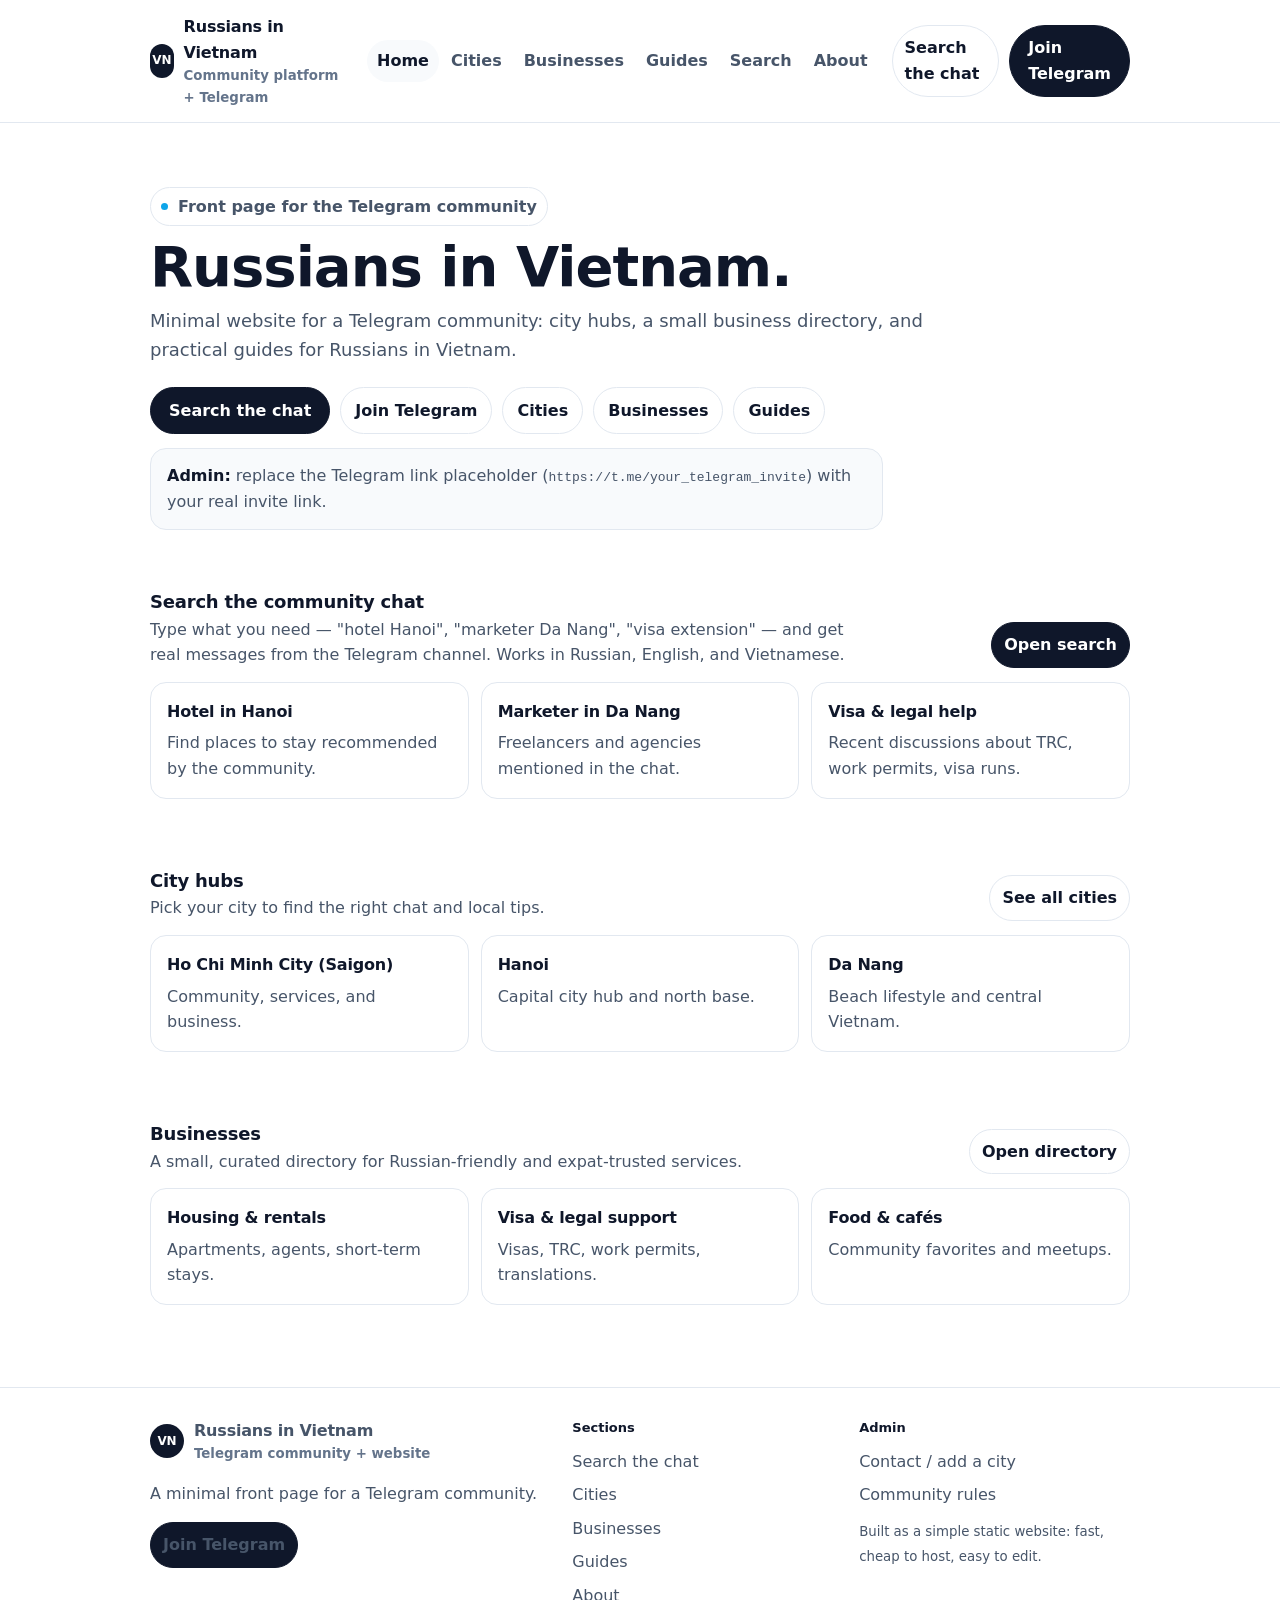
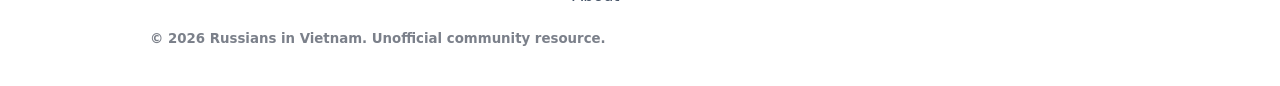
==== index.html @ 2bc67927 "VietNow: static site, Telegram search, Supabase schema, Python listener Made-with: Cursor" ====
<!doctype html>
<html lang="en">
  <head>
    <meta charset="utf-8" />
    <meta name="viewport" content="width=device-width, initial-scale=1" />
    <meta name="theme-color" content="#ffffff" />

    <title>Russians in Vietnam — Community, Cities, Businesses</title>
    <meta
      name="description"
      content="A modern community platform for Russians in Vietnam: city hubs, trusted businesses, practical guides, and a Telegram chat to connect."
    />

    <meta property="og:title" content="Russians in Vietnam" />
    <meta
      property="og:description"
      content="City communities, businesses, and guides for Russians living, traveling, or working in Vietnam."
    />
    <meta property="og:type" content="website" />

    <link rel="stylesheet" href="./assets/styles.css" />
    <link rel="icon" href="data:image/svg+xml,%3Csvg xmlns='http://www.w3.org/2000/svg' viewBox='0 0 64 64'%3E%3Crect width='64' height='64' rx='16' fill='%230f172a'/%3E%3Cpath d='M19 39c7-14 19-14 26 0' fill='none' stroke='%23ffffff' stroke-width='6' stroke-linecap='round'/%3E%3Ccircle cx='27' cy='26' r='4' fill='%23ffffff'/%3E%3Ccircle cx='39' cy='26' r='4' fill='%23ffffff'/%3E%3C/svg%3E" />
  </head>
  <body>
    <header class="topbar">
      <div class="container">
        <div class="topbar-inner">
          <a class="brand" href="./">
            <span class="brand-badge">VN</span>
            <span>
              Russians in Vietnam
              <small>Community platform + Telegram</small>
            </span>
          </a>

          <nav class="nav" aria-label="Primary">
            <a href="./" aria-current="page">Home</a>
            <a href="./cities/">Cities</a>
            <a href="./business/">Businesses</a>
            <a href="./guides/">Guides</a>
            <a href="./search/">Search</a>
            <a href="./about/">About</a>
          </nav>

          <div class="actions">
            <a class="btn btn-ghost btn-small" href="./search/">Search the chat</a>
            <a class="btn btn-primary btn-small btn-wide" href="https://t.me/your_telegram_invite" target="_blank" rel="noreferrer">
              Join Telegram
            </a>
            <button class="btn menu-btn" id="menuBtn" aria-expanded="false" aria-controls="mobileNav" type="button">
              Menu
            </button>
          </div>
        </div>

        <div class="mobile-nav" id="mobileNav">
          <div class="grid">
            <a href="./" aria-current="page">Home</a>
            <a href="./cities/">Cities</a>
            <a href="./business/">Businesses</a>
            <a href="./guides/">Guides</a>
            <a href="./search/">Search</a>
            <a href="./about/">About</a>
            <a class="btn btn-primary" href="https://t.me/your_telegram_invite" target="_blank" rel="noreferrer">Join Telegram</a>
          </div>
        </div>
      </div>
    </header>

    <main>
      <section class="hero">
        <div class="container">
          <span class="kicker"><span class="dot"></span> Front page for the Telegram community</span>
          <h1>Russians in Vietnam.</h1>
          <p class="lead">
            Minimal website for a Telegram community: city hubs, a small business directory, and practical guides for Russians in Vietnam.
          </p>

          <div class="hero-actions">
            <a class="btn btn-primary btn-wide" href="./search/">Search the chat</a>
            <a class="btn" href="https://t.me/your_telegram_invite" target="_blank" rel="noreferrer">Join Telegram</a>
            <a class="btn" href="./cities/">Cities</a>
            <a class="btn" href="./business/">Businesses</a>
            <a class="btn" href="./guides/">Guides</a>
          </div>

          <div class="notice" style="max-width: 72ch;">
            <strong>Admin:</strong> replace the Telegram link placeholder (<code>https://t.me/your_telegram_invite</code>) with your real invite link.
          </div>
        </div>
      </section>

      <section class="section">
        <div class="container">
          <div class="section-head">
            <div>
              <h2>Search the community chat</h2>
              <p>Type what you need — "hotel Hanoi", "marketer Da Nang", "visa extension" — and get real messages from the Telegram channel. Works in Russian, English, and Vietnamese.</p>
            </div>
            <a class="btn btn-primary btn-small" href="./search/">Open search</a>
          </div>

          <div class="cards">
            <a class="card" href="./search/?q=hotel&amp;city=Hanoi">
              <h3>Hotel in Hanoi</h3>
              <p>Find places to stay recommended by the community.</p>
            </a>
            <a class="card" href="./search/?q=marketer&amp;city=Da%20Nang">
              <h3>Marketer in Da Nang</h3>
              <p>Freelancers and agencies mentioned in the chat.</p>
            </a>
            <a class="card" href="./search/?cat=visa_legal&amp;t=3month">
              <h3>Visa &amp; legal help</h3>
              <p>Recent discussions about TRC, work permits, visa runs.</p>
            </a>
          </div>
        </div>
      </section>

      <section class="section">
        <div class="container">
          <div class="section-head">
            <div>
              <h2>City hubs</h2>
              <p>Pick your city to find the right chat and local tips.</p>
            </div>
            <a class="btn btn-small" href="./cities/">See all cities</a>
          </div>

          <div class="cards">
            <a class="card" href="./cities/#hcmc" data-search="ho chi minh hcmc saigon">
              <h3>Ho Chi Minh City (Saigon)</h3>
              <p>Community, services, and business.</p>
            </a>
            <a class="card" href="./cities/#hanoi" data-search="hanoi">
              <h3>Hanoi</h3>
              <p>Capital city hub and north base.</p>
            </a>
            <a class="card" href="./cities/#danang" data-search="da nang danang hoi an">
              <h3>Da Nang</h3>
              <p>Beach lifestyle and central Vietnam.</p>
            </a>
          </div>
        </div>
      </section>

      <section class="section">
        <div class="container">
          <div class="section-head">
            <div>
              <h2>Businesses</h2>
              <p>A small, curated directory for Russian-friendly and expat-trusted services.</p>
            </div>
            <a class="btn btn-small" href="./business/">Open directory</a>
          </div>

          <div class="cards">
            <a class="card" href="./business/#housing" data-search="rent apartment agent housing">
              <h3>Housing & rentals</h3>
              <p>Apartments, agents, short-term stays.</p>
            </a>
            <a class="card" href="./business/#legal" data-search="visa trc work permit legal">
              <h3>Visa & legal support</h3>
              <p>Visas, TRC, work permits, translations.</p>
            </a>
            <a class="card" href="./business/#food" data-search="restaurant cafe delivery">
              <h3>Food & cafés</h3>
              <p>Community favorites and meetups.</p>
            </a>
          </div>
        </div>
      </section>
    </main>

    <footer class="footer">
      <div class="container">
        <div class="footer-grid">
          <div>
            <div class="brand" style="margin-bottom:10px;">
              <span class="brand-badge">VN</span>
              <span>
                Russians in Vietnam
                <small>Telegram community + website</small>
              </span>
            </div>
            <p>A minimal front page for a Telegram community.</p>
            <div style="margin-top:12px;">
              <a class="btn btn-primary btn-small" href="https://t.me/your_telegram_invite" target="_blank" rel="noreferrer">Join Telegram</a>
            </div>
          </div>

          <div>
            <h3>Sections</h3>
            <ul class="list">
              <li><a href="./search/">Search the chat</a></li>
              <li><a href="./cities/">Cities</a></li>
              <li><a href="./business/">Businesses</a></li>
              <li><a href="./guides/">Guides</a></li>
              <li><a href="./about/">About</a></li>
            </ul>
          </div>

          <div>
            <h3>Admin</h3>
            <ul class="list">
              <li><a href="./about/#contact">Contact / add a city</a></li>
              <li><a href="./about/#rules">Community rules</a></li>
            </ul>
            <p style="margin-top:10px;"><small>Built as a simple static website: fast, cheap to host, easy to edit.</small></p>
          </div>
        </div>

        <div style="margin-top:16px; color: rgba(15,23,42,.55); font-weight:650;">
          <small>© <span id="year"></span> Russians in Vietnam. Unofficial community resource.</small>
        </div>
      </div>
    </footer>

    <script src="./assets/app.js"></script>
    <script>
      document.getElementById('year').textContent = new Date().getFullYear();
    </script>
  </body>
</html>
---- assets/styles.css ----
:root{
  --bg: #ffffff;
  --text: #0f172a;
  --muted: #475569;
  --muted-2: #64748b;
  --border: #e2e8f0;
  --surface: #ffffff;
  --surface-2: #f8fafc;
  --brand: #0ea5e9;
  --ring: rgba(14,165,233,.25);
  --maxw: 980px;
  --radius: 16px;
  --radius-sm: 12px;
  --font: ui-sans-serif, system-ui, -apple-system, "Segoe UI", Roboto, Inter, Arial, "Noto Sans";
}

*{ box-sizing:border-box; }
html,body{ height:100%; }
body{
  margin:0;
  font-family: var(--font);
  color: var(--text);
  background: var(--bg);
  line-height: 1.6;
  -webkit-font-smoothing: antialiased;
  -moz-osx-font-smoothing: grayscale;
}

a{ color: inherit; text-decoration: none; }
a.link{ color: var(--brand); }
a.link:hover{ text-decoration: underline; }

.container{ width:min(var(--maxw), calc(100% - 44px)); margin:0 auto; }
.sr-only{ position:absolute; width:1px; height:1px; padding:0; margin:-1px; overflow:hidden; clip:rect(0,0,0,0); white-space:nowrap; border:0; }

.topbar{
  position: sticky;
  top: 0;
  z-index: 50;
  background: rgba(255,255,255,.86);
  border-bottom: 1px solid var(--border);
  backdrop-filter: blur(10px);
}
.topbar-inner{
  display:flex;
  align-items:center;
  justify-content:space-between;
  padding: 14px 0;
  gap: 14px;
}
.brand{
  display:flex;
  align-items:center;
  gap: 10px;
  font-weight: 750;
  letter-spacing: -0.2px;
}
.brand-badge{
  width: 34px;
  height: 34px;
  border-radius: 999px;
  background: #0f172a;
  color: #ffffff;
  display:grid;
  place-items:center;
  font-weight: 850;
  font-size: 12px;
}
.brand small{
  display:block;
  color: var(--muted-2);
  font-weight: 650;
  letter-spacing: 0;
}

.nav{
  display:flex;
  align-items:center;
  gap: 2px;
}
.nav a{
  padding: 8px 10px;
  border-radius: 999px;
  color: var(--muted);
  font-weight: 680;
}
.nav a:hover{ background: var(--surface-2); color: var(--text); }
.nav a[aria-current="page"]{ background: var(--surface-2); color: var(--text); }

.actions{ display:flex; align-items:center; gap: 10px; }
.btn{
  display:inline-flex;
  align-items:center;
  justify-content:center;
  gap: 10px;
  padding: 10px 14px;
  border-radius: 999px;
  border: 1px solid var(--border);
  background: var(--surface);
  color: var(--text);
  font-weight: 720;
  cursor:pointer;
  transition: background .12s ease, border-color .12s ease, transform .08s ease;
  user-select:none;
}
.btn:hover{ background: var(--surface-2); }
.btn:active{ transform: translateY(1px); }
.btn:focus{ outline: 2px solid transparent; box-shadow: 0 0 0 4px var(--ring); }
.btn-primary{
  background: #0f172a;
  color: #ffffff;
  border-color: #0f172a;
}
.btn-primary:hover{ background: #111c33; }
.btn-ghost{ background: transparent; }
.btn-small{ padding: 9px 12px; font-weight: 720; }
.btn-wide{ padding-left: 18px; padding-right: 18px; }

.menu-btn{ display:none; }
.mobile-nav{ display:none; padding: 0 0 14px; }
.mobile-nav .grid{ display:grid; grid-template-columns: 1fr; gap: 10px; }
.mobile-nav a{
  display:block;
  padding: 12px 12px;
  border-radius: 12px;
  border: 1px solid var(--border);
  background: var(--surface);
  color: var(--muted);
  font-weight: 700;
}
.mobile-nav a:hover{ background: var(--surface-2); color: var(--text); }
.mobile-nav.open{ display:block; }

.hero{ padding: 64px 0 24px; }
h1{
  margin: 12px 0 10px;
  font-size: clamp(34px, 4.6vw, 56px);
  line-height: 1.05;
  letter-spacing: -1px;
}
.lead{
  color: var(--muted);
  font-size: 18px;
  margin: 0 0 22px;
  max-width: 70ch;
}
.hero-actions{ display:flex; flex-wrap:wrap; gap: 10px; align-items:center; }

.kicker{
  display:inline-flex;
  align-items:center;
  gap: 10px;
  color: var(--muted);
  padding: 6px 10px;
  border-radius: 999px;
  border: 1px solid var(--border);
  background: var(--surface);
  font-weight: 680;
}
.dot{ width:7px; height:7px; border-radius: 999px; background: var(--brand); }

.section{ padding: 34px 0; }
.section-head{
  display:flex;
  align-items:flex-end;
  justify-content:space-between;
  gap: 14px;
  margin-bottom: 14px;
}
.section-head h2{ margin:0; font-size: 18px; letter-spacing: -0.2px; }
.section-head p{ margin:0; color: var(--muted); max-width: 70ch; }

.cards{
  display:grid;
  grid-template-columns: repeat(12, 1fr);
  gap: 12px;
}
.card{
  grid-column: span 4;
  border-radius: var(--radius);
  border: 1px solid var(--border);
  background: var(--surface);
  padding: 16px;
  transition: background .12s ease, border-color .12s ease;
}
.card:hover{ background: var(--surface-2); }
.card h3{ margin:0 0 6px; font-size: 16px; letter-spacing: -0.2px; }
.card p{ margin:0; color: var(--muted); }

.tags{ margin-top: 12px; display:flex; gap:8px; flex-wrap:wrap; }
.tag{
  display:inline-flex;
  align-items:center;
  padding: 6px 10px;
  border-radius: 999px;
  border: 1px solid var(--border);
  background: var(--surface);
  color: var(--muted);
  font-weight: 700;
  font-size: 12.5px;
}

.toolbar{
  display:flex;
  gap: 10px;
  flex-wrap:wrap;
  align-items:center;
  justify-content:space-between;
  margin: 10px 0 14px;
}
.input{
  flex: 1 1 260px;
  display:flex;
  align-items:center;
  gap: 10px;
  padding: 10px 12px;
  border-radius: 999px;
  border: 1px solid var(--border);
  background: var(--surface);
}
.input input{
  width:100%;
  border:0;
  outline:none;
  background: transparent;
  color: var(--text);
  font: inherit;
}
.pill-row{ display:flex; gap: 8px; flex-wrap:wrap; }
.pill{
  padding: 9px 12px;
  border-radius: 999px;
  border: 1px solid var(--border);
  background: var(--surface);
  color: var(--muted);
  font-weight: 720;
  cursor:pointer;
}
.pill:hover{ background: var(--surface-2); color: var(--text); }
.pill[aria-pressed="true"]{
  background: #0f172a;
  border-color: #0f172a;
  color: #ffffff;
}

.page-title{ padding: 36px 0 10px; }
.page-title h1{ margin: 0 0 8px; }
.breadcrumbs{ color: var(--muted-2); font-weight: 650; }

.notice{
  margin-top: 14px;
  border: 1px solid var(--border);
  background: var(--surface-2);
  border-radius: var(--radius);
  padding: 14px 16px;
  color: var(--muted);
}
.notice strong{ color: var(--text); }

.cta{
  margin-top: 16px;
  padding: 18px;
  border-radius: var(--radius);
  border: 1px solid var(--border);
  background: var(--surface-2);
  display:flex;
  justify-content:space-between;
  align-items:center;
  gap: 14px;
}
.cta p{ margin:0; color: var(--muted); }

.grid-2{ display:grid; grid-template-columns: 1fr 1fr; gap: 12px; }

.footer{
  margin-top: 48px;
  padding: 30px 0 36px;
  border-top: 1px solid var(--border);
  color: var(--muted);
}
.footer-grid{
  display:grid;
  grid-template-columns: 1.2fr .8fr .8fr;
  gap: 16px;
}
.footer a{ color: var(--muted); }
.footer a:hover{ color: var(--text); }
.footer h3{ margin:0 0 10px; font-size: 13px; color: var(--text); }
.list{ list-style:none; padding:0; margin:0; display:grid; gap: 8px; }

@media (max-width: 920px){
  .footer-grid{ grid-template-columns: 1fr; }
}

@media (max-width: 860px){
  .nav{ display:none; }
  .menu-btn{ display:inline-flex; }
  .card{ grid-column: span 6; }
}

@media (max-width: 560px){
  .container{ width: min(var(--maxw), calc(100% - 28px)); }
  .card{ grid-column: span 12; }
  .cta{ flex-direction: column; align-items:flex-start; }
  .grid-2{ grid-template-columns: 1fr; }
}

/* --- Search page ------------------------------------------------------- */
.search-shell{
  display:grid;
  gap: 14px;
}
.search-bar{
  display:flex;
  gap: 10px;
  align-items:center;
  flex-wrap: wrap;
}
.search-bar .input{ flex: 1 1 320px; }

.filter-block{
  border: 1px solid var(--border);
  background: var(--surface);
  border-radius: var(--radius);
  padding: 12px 14px;
}
.filter-block h3{
  margin: 0 0 8px;
  font-size: 12.5px;
  color: var(--muted-2);
  text-transform: uppercase;
  letter-spacing: .6px;
  font-weight: 750;
}
.filter-grid{
  display:grid;
  grid-template-columns: 1fr 1fr;
  gap: 10px;
}
@media (max-width: 860px){
  .filter-grid{ grid-template-columns: 1fr; }
}

.results-head{
  display:flex;
  justify-content: space-between;
  align-items: center;
  gap: 10px;
  margin-top: 4px;
}
.results-head small{ color: var(--muted-2); font-weight: 650; }

#results{
  display:grid;
  gap: 10px;
}

.result-card{
  border: 1px solid var(--border);
  background: var(--surface);
  border-radius: var(--radius);
  padding: 14px 16px;
  transition: background .12s ease, border-color .12s ease;
}
.result-card:hover{ background: var(--surface-2); }
.result-head{
  display:flex;
  justify-content: space-between;
  align-items:flex-start;
  gap: 10px;
  margin-bottom: 8px;
}
.result-head .tags{ margin-top: 0; }
.result-date{
  color: var(--muted-2);
  font-weight: 700;
  font-size: 12.5px;
  white-space: nowrap;
}
.result-text{
  margin: 0 0 10px;
  white-space: pre-wrap;
  word-break: break-word;
  color: var(--text);
}
.result-text mark{
  background: #fef08a;
  color: inherit;
  padding: 0 2px;
  border-radius: 3px;
}
.result-actions{
  display:flex;
  align-items:center;
  gap: 10px;
  flex-wrap: wrap;
}
.result-author{ color: var(--muted-2); font-weight: 700; font-size: 13px; }

.search-empty{
  padding: 18px;
  border: 1px dashed var(--border);
  border-radius: var(--radius);
  color: var(--muted);
  text-align: center;
}
#loadMoreBtn{ margin: 8px auto 0; display:block; }

/* --- High-end search hero (search/index.html) ------------------------- */
:root{
  --brand-blue: #2563eb;
  --brand-blue-2: #1d4ed8;
  --brand-ring: rgba(37, 99, 235, 0.16);
  --shadow-md: 0 10px 30px -12px rgba(15, 23, 42, 0.18);
  --shadow-lg: 0 24px 60px -24px rgba(15, 23, 42, 0.28);
}

body.search-app{ background: #ffffff; }

.mini-bar{
  position: sticky;
  top: 0;
  z-index: 50;
  background: rgba(255, 255, 255, 0.88);
  backdrop-filter: blur(10px);
  border-bottom: 1px solid var(--border);
}
.mini-bar-inner{
  display: flex;
  align-items: center;
  justify-content: space-between;
  padding: 14px 0;
  gap: 14px;
}
.mini-bar .brand{ font-weight: 800; letter-spacing: -0.3px; }
.mini-bar-actions{ display: flex; gap: 8px; align-items: center; }
.link-btn{
  background: transparent;
  border: 0;
  color: var(--muted);
  font: inherit;
  font-weight: 720;
  padding: 8px 12px;
  border-radius: 999px;
  cursor: pointer;
}
.link-btn:hover{ background: var(--surface-2); color: var(--text); }
.brand-btn{
  background: var(--brand-blue);
  color: #fff;
  border: 1px solid var(--brand-blue);
  padding: 9px 16px;
  border-radius: 999px;
  font-weight: 720;
  cursor: pointer;
  transition: background .12s ease, transform .08s ease, box-shadow .12s ease;
}
.brand-btn:hover{ background: var(--brand-blue-2); box-shadow: 0 6px 18px -8px var(--brand-blue); }
.brand-btn:active{ transform: translateY(1px); }

.hero-wrap{
  min-height: calc(100vh - 260px);
  display: grid;
  place-items: center;
  padding: 56px 0 40px;
}
.hero-inner{
  width: min(720px, 100% - 36px);
  text-align: center;
  margin: 0 auto;
  animation: heroIn .5s ease both;
}
@keyframes heroIn{
  from{ opacity: 0; transform: translateY(8px); }
  to  { opacity: 1; transform: none; }
}
.hero-eyebrow{
  display: inline-flex;
  align-items: center;
  gap: 8px;
  color: var(--muted);
  font-weight: 700;
  font-size: 13px;
  padding: 6px 12px;
  border: 1px solid var(--border);
  border-radius: 999px;
  background: #fff;
}
.hero-eyebrow .dot{ background: var(--brand-blue); }

.hero-title{
  margin: 18px 0 8px;
  font-size: clamp(30px, 4.4vw, 46px);
  font-weight: 800;
  line-height: 1.08;
  letter-spacing: -1.2px;
}
.hero-title .accent{
  background: linear-gradient(90deg, var(--brand-blue), #06b6d4);
  -webkit-background-clip: text;
  background-clip: text;
  -webkit-text-fill-color: transparent;
  color: transparent;
}
.hero-sub{
  margin: 0 0 22px;
  color: var(--muted);
  font-size: 15.5px;
}

.hero-search{
  display: flex;
  align-items: center;
  gap: 8px;
  padding: 8px 8px 8px 18px;
  border: 1.5px solid var(--brand-blue);
  border-radius: 999px;
  background: #fff;
  box-shadow: 0 0 0 0 var(--brand-ring), var(--shadow-md);
  transition: box-shadow .2s ease, border-color .2s ease, transform .1s ease;
}
.hero-search:focus-within{
  box-shadow: 0 0 0 6px var(--brand-ring), var(--shadow-lg);
  border-color: var(--brand-blue-2);
}
.hero-search .icon{
  color: var(--brand-blue);
  font-size: 20px;
  font-weight: 800;
  line-height: 1;
  padding-right: 4px;
}
.hero-search input{
  flex: 1 1 auto;
  min-width: 0;
  border: 0;
  outline: none;
  background: transparent;
  padding: 14px 0;
  font: inherit;
  font-size: 17px;
  color: var(--text);
}
.hero-search input::placeholder{ color: #94a3b8; }
.hero-search .go{
  flex-shrink: 0;
  border: 0;
  background: var(--brand-blue);
  color: #fff;
  border-radius: 999px;
  padding: 12px 22px;
  font: inherit;
  font-weight: 720;
  cursor: pointer;
  transition: background .12s ease, transform .08s ease;
}
.hero-search .go:hover{ background: var(--brand-blue-2); }
.hero-search .go:active{ transform: translateY(1px); }

.hero-suggest{
  display: flex;
  gap: 8px;
  flex-wrap: wrap;
  justify-content: center;
  margin-top: 14px;
}
.chip-suggest{
  background: #fff;
  border: 1px solid var(--border);
  color: var(--muted);
  padding: 7px 12px;
  border-radius: 999px;
  font-weight: 680;
  font-size: 13.5px;
  cursor: pointer;
  transition: background .12s ease, border-color .12s ease, color .12s ease;
}
.chip-suggest:hover{
  background: #f1f5ff;
  border-color: #bfdbfe;
  color: var(--brand-blue-2);
}

/* --- Results (media-aware) ------------------------------------------- */
.results-wrap{
  width: min(820px, 100% - 36px);
  margin: 0 auto;
  padding: 8px 0 48px;
  display: grid;
  gap: 12px;
}
.results-wrap.hidden{ display: none; }
.results-toolbar{
  display: flex;
  gap: 10px;
  align-items: center;
  justify-content: space-between;
  flex-wrap: wrap;
  padding: 8px 4px;
}
.results-toolbar small{ color: var(--muted-2); font-weight: 700; }
.toolbar-filters{ display: flex; gap: 8px; flex-wrap: wrap; }
.toolbar-filters .pill{ padding: 7px 11px; font-size: 13px; }

.result-media{
  display: block;
  width: 100%;
  max-height: 260px;
  object-fit: cover;
  border-radius: 12px;
  margin-bottom: 10px;
  background: var(--surface-2);
}

/* --- FAQ ------------------------------------------------------------ */
.faq-section{
  width: min(720px, 100% - 36px);
  margin: 24px auto 12px;
}
.faq-section h2{
  font-size: 22px;
  letter-spacing: -0.4px;
  margin: 0 0 16px;
  text-align: center;
}
.faq-list{ display: grid; gap: 10px; }
.faq-item{
  border: 1px solid var(--border);
  border-radius: 14px;
  background: #fff;
  overflow: hidden;
  transition: border-color .15s ease, box-shadow .15s ease;
}
.faq-item[open]{
  border-color: #bfdbfe;
  box-shadow: 0 10px 24px -18px var(--brand-blue);
}
.faq-item summary{
  cursor: pointer;
  list-style: none;
  padding: 16px 18px;
  font-weight: 720;
  display: flex;
  align-items: center;
  justify-content: space-between;
  gap: 12px;
}
.faq-item summary::-webkit-details-marker{ display: none; }
.faq-item summary::after{
  content: "+";
  color: var(--brand-blue);
  font-weight: 800;
  font-size: 20px;
  transition: transform .2s ease;
}
.faq-item[open] summary::after{ content: "−"; }
.faq-item p{
  margin: 0;
  padding: 0 18px 16px;
  color: var(--muted);
}

/* --- Legal footer --------------------------------------------------- */
.legal-footer{
  border-top: 1px solid var(--border);
  padding: 22px 0 28px;
  color: var(--muted-2);
  font-size: 13.5px;
  background: #fff;
}
.legal-inner{
  display: flex;
  gap: 14px;
  justify-content: space-between;
  align-items: center;
  flex-wrap: wrap;
}
.legal-links{ display: flex; gap: 18px; flex-wrap: wrap; }
.legal-links a{ color: var(--muted); font-weight: 700; }
.legal-links a:hover{ color: var(--text); text-decoration: underline; }

/* --- Auth modal ----------------------------------------------------- */
.modal-backdrop{
  position: fixed;
  inset: 0;
  background: rgba(15, 23, 42, 0.5);
  display: none;
  align-items: center;
  justify-content: center;
  z-index: 100;
  padding: 16px;
  animation: fadeIn .18s ease both;
}
.modal-backdrop.open{ display: flex; }
@keyframes fadeIn{ from{opacity:0} to{opacity:1} }
.modal{
  width: min(420px, 100%);
  background: #fff;
  border-radius: 18px;
  box-shadow: var(--shadow-lg);
  padding: 22px;
  animation: modalIn .22s ease both;
}
@keyframes modalIn{ from{opacity:0; transform: translateY(10px) scale(.98)} to{opacity:1; transform: none} }
.modal h3{ margin: 0 0 6px; font-size: 20px; letter-spacing: -0.3px; }
.modal p.modal-sub{ margin: 0 0 16px; color: var(--muted); font-size: 14px; }
.modal-close{
  float: right;
  background: transparent;
  border: 0;
  font-size: 22px;
  line-height: 1;
  cursor: pointer;
  color: var(--muted-2);
  padding: 2px 6px;
  border-radius: 8px;
}
.modal-close:hover{ background: var(--surface-2); color: var(--text); }
.modal .tabs{
  display: flex;
  background: var(--surface-2);
  padding: 4px;
  border-radius: 999px;
  margin-bottom: 16px;
  gap: 4px;
}
.modal .tabs button{
  flex: 1;
  border: 0;
  background: transparent;
  color: var(--muted);
  padding: 8px 12px;
  border-radius: 999px;
  cursor: pointer;
  font: inherit;
  font-weight: 700;
}
.modal .tabs button[aria-selected="true"]{
  background: #fff;
  color: var(--text);
  box-shadow: 0 1px 2px rgba(15,23,42,.06);
}
.modal-form{ display: grid; gap: 10px; }
.modal-form label{ display: grid; gap: 6px; font-size: 13px; color: var(--muted); font-weight: 700; }
.modal-form input, .modal-form textarea{
  border: 1px solid var(--border);
  background: #fff;
  border-radius: 12px;
  padding: 11px 13px;
  font: inherit;
  color: var(--text);
  outline: none;
  transition: border-color .12s ease, box-shadow .12s ease;
}
.modal-form input:focus, .modal-form textarea:focus{
  border-color: var(--brand-blue);
  box-shadow: 0 0 0 4px var(--brand-ring);
}
.modal-form textarea{ min-height: 90px; resize: vertical; }
.modal-form .btn-submit{
  background: var(--brand-blue);
  color: #fff;
  border: 0;
  padding: 12px 14px;
  border-radius: 12px;
  font: inherit;
  font-weight: 720;
  cursor: pointer;
  margin-top: 4px;
  transition: background .12s ease;
}
.modal-form .btn-submit:hover{ background: var(--brand-blue-2); }
.modal-form .btn-submit[disabled]{ opacity: .6; cursor: wait; }
.form-status{
  font-size: 13px;
  min-height: 1.2em;
  color: var(--muted);
}
.form-status.error{ color: #b91c1c; }
.form-status.success{ color: #047857; }

/* --- Chatbox widget ------------------------------------------------- */
.chatbox-btn{
  position: fixed;
  right: 20px;
  bottom: 20px;
  z-index: 90;
  width: 56px;
  height: 56px;
  border-radius: 999px;
  background: var(--brand-blue);
  color: #fff;
  border: 0;
  cursor: pointer;
  box-shadow: var(--shadow-lg);
  font-size: 22px;
  display: grid;
  place-items: center;
  transition: transform .15s ease, background .12s ease;
}
.chatbox-btn:hover{ background: var(--brand-blue-2); transform: translateY(-1px); }
.chatbox-btn[aria-expanded="true"]{ transform: rotate(45deg); }

.chatbox-panel{
  position: fixed;
  right: 20px;
  bottom: 88px;
  width: min(340px, calc(100% - 40px));
  background: #fff;
  border-radius: 18px;
  box-shadow: var(--shadow-lg);
  border: 1px solid var(--border);
  z-index: 90;
  padding: 18px;
  display: none;
  animation: modalIn .18s ease both;
}
.chatbox-panel.open{ display: block; }
.chatbox-panel h4{ margin: 0 0 4px; font-size: 16px; letter-spacing: -0.2px; }
.chatbox-panel p.chat-sub{ margin: 0 0 12px; color: var(--muted); font-size: 13.5px; }
.chatbox-panel .alt-action{
  margin-top: 10px;
  font-size: 13px;
  color: var(--muted);
  text-align: center;
}
.chatbox-panel .alt-action a{
  color: var(--brand-blue);
  font-weight: 700;
}
.chatbox-panel .alt-action a:hover{ text-decoration: underline; }

@media (max-width: 560px){
  .hero-title{ font-size: 30px; }
  .hero-search{ padding: 6px 6px 6px 14px; }
  .hero-search .go{ padding: 10px 14px; }
  .chatbox-btn{ right: 14px; bottom: 14px; }
  .chatbox-panel{ right: 14px; bottom: 80px; }
}
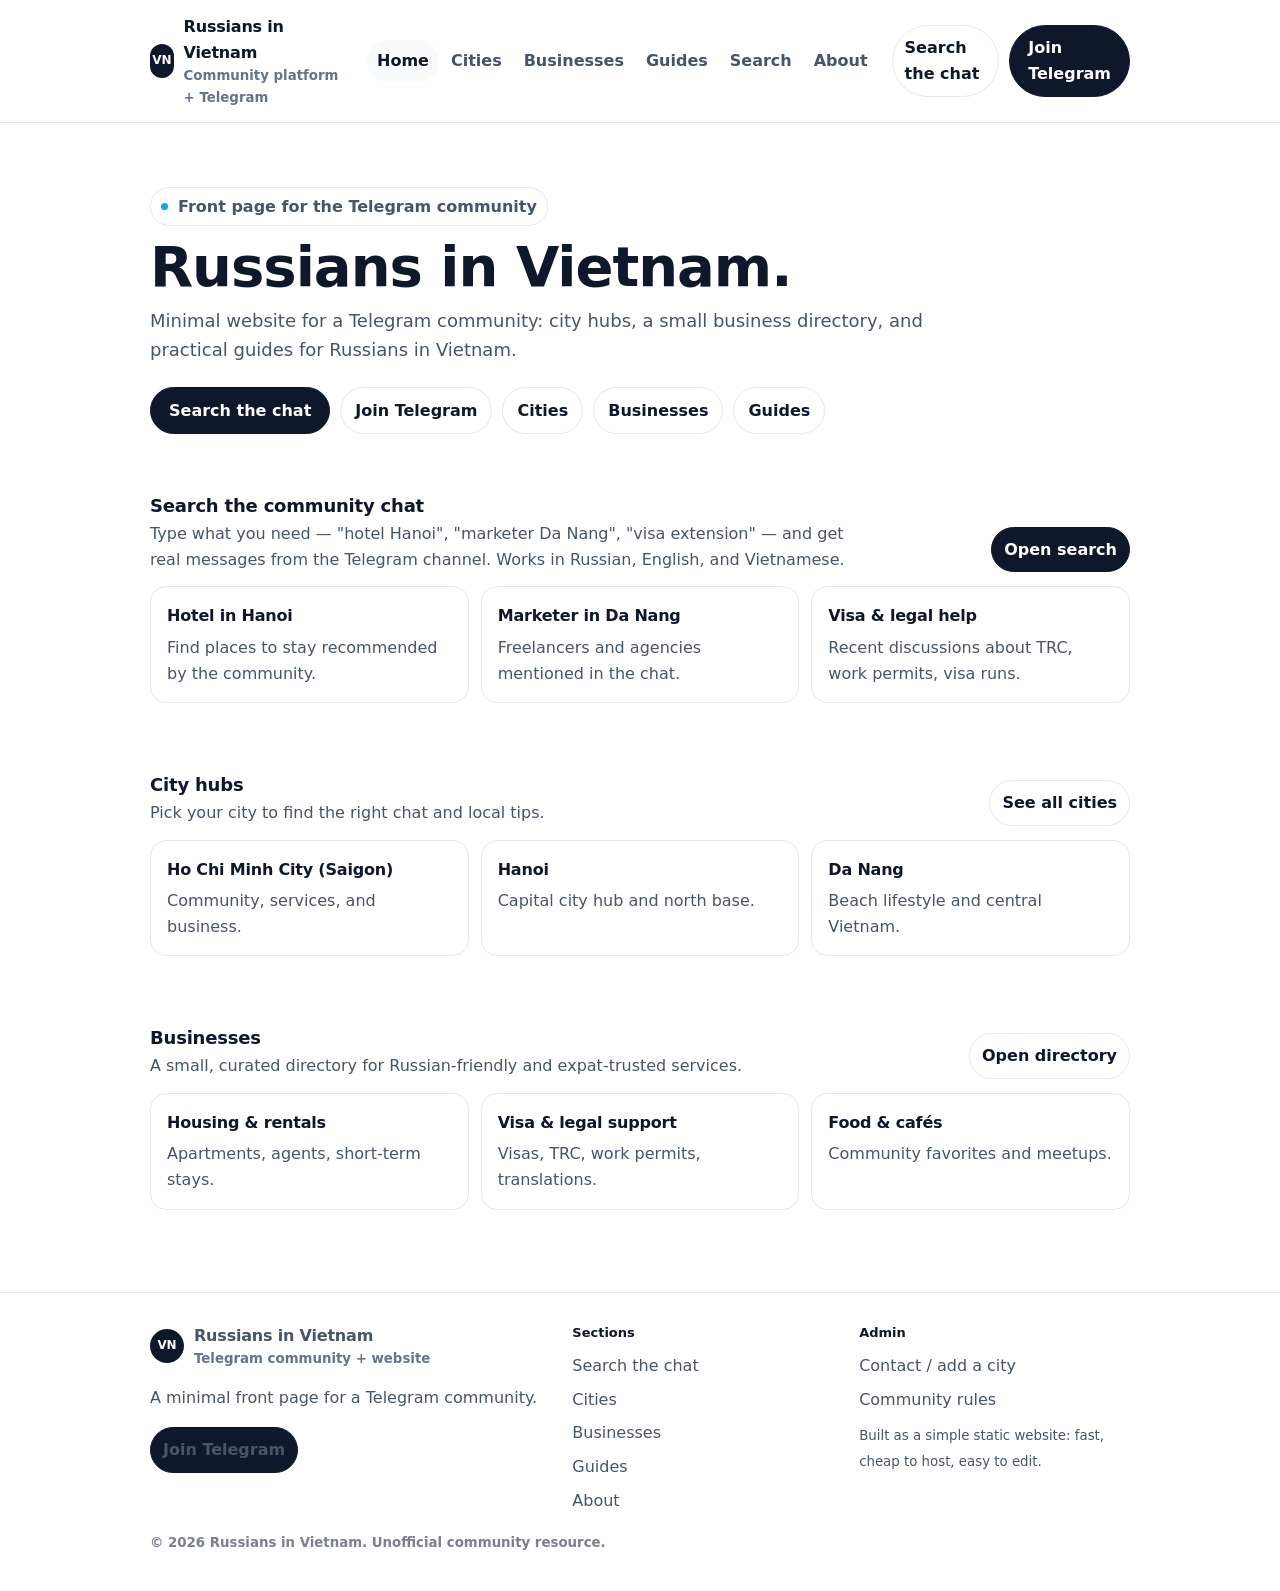
==== commit 6bf4419b: "chore: set community Telegram to t.me/vietnam_now44 site-wide Made-with: Cursor" ====
--- a/index.html
+++ b/index.html
@@ -44,7 +44,7 @@
 
           <div class="actions">
             <a class="btn btn-ghost btn-small" href="./search/">Search the chat</a>
-            <a class="btn btn-primary btn-small btn-wide" href="https://t.me/your_telegram_invite" target="_blank" rel="noreferrer">
+            <a class="btn btn-primary btn-small btn-wide" href="https://t.me/vietnam_now44" target="_blank" rel="noreferrer">
               Join Telegram
             </a>
             <button class="btn menu-btn" id="menuBtn" aria-expanded="false" aria-controls="mobileNav" type="button">
@@ -61,7 +61,7 @@
             <a href="./guides/">Guides</a>
             <a href="./search/">Search</a>
             <a href="./about/">About</a>
-            <a class="btn btn-primary" href="https://t.me/your_telegram_invite" target="_blank" rel="noreferrer">Join Telegram</a>
+            <a class="btn btn-primary" href="https://t.me/vietnam_now44" target="_blank" rel="noreferrer">Join Telegram</a>
           </div>
         </div>
       </div>
@@ -78,15 +78,12 @@
 
           <div class="hero-actions">
             <a class="btn btn-primary btn-wide" href="./search/">Search the chat</a>
-            <a class="btn" href="https://t.me/your_telegram_invite" target="_blank" rel="noreferrer">Join Telegram</a>
+            <a class="btn" href="https://t.me/vietnam_now44" target="_blank" rel="noreferrer">Join Telegram</a>
             <a class="btn" href="./cities/">Cities</a>
             <a class="btn" href="./business/">Businesses</a>
             <a class="btn" href="./guides/">Guides</a>
           </div>
 
-          <div class="notice" style="max-width: 72ch;">
-            <strong>Admin:</strong> replace the Telegram link placeholder (<code>https://t.me/your_telegram_invite</code>) with your real invite link.
-          </div>
         </div>
       </section>
 
@@ -185,7 +182,7 @@
             </div>
             <p>A minimal front page for a Telegram community.</p>
             <div style="margin-top:12px;">
-              <a class="btn btn-primary btn-small" href="https://t.me/your_telegram_invite" target="_blank" rel="noreferrer">Join Telegram</a>
+              <a class="btn btn-primary btn-small" href="https://t.me/vietnam_now44" target="_blank" rel="noreferrer">Join Telegram</a>
             </div>
           </div>
 
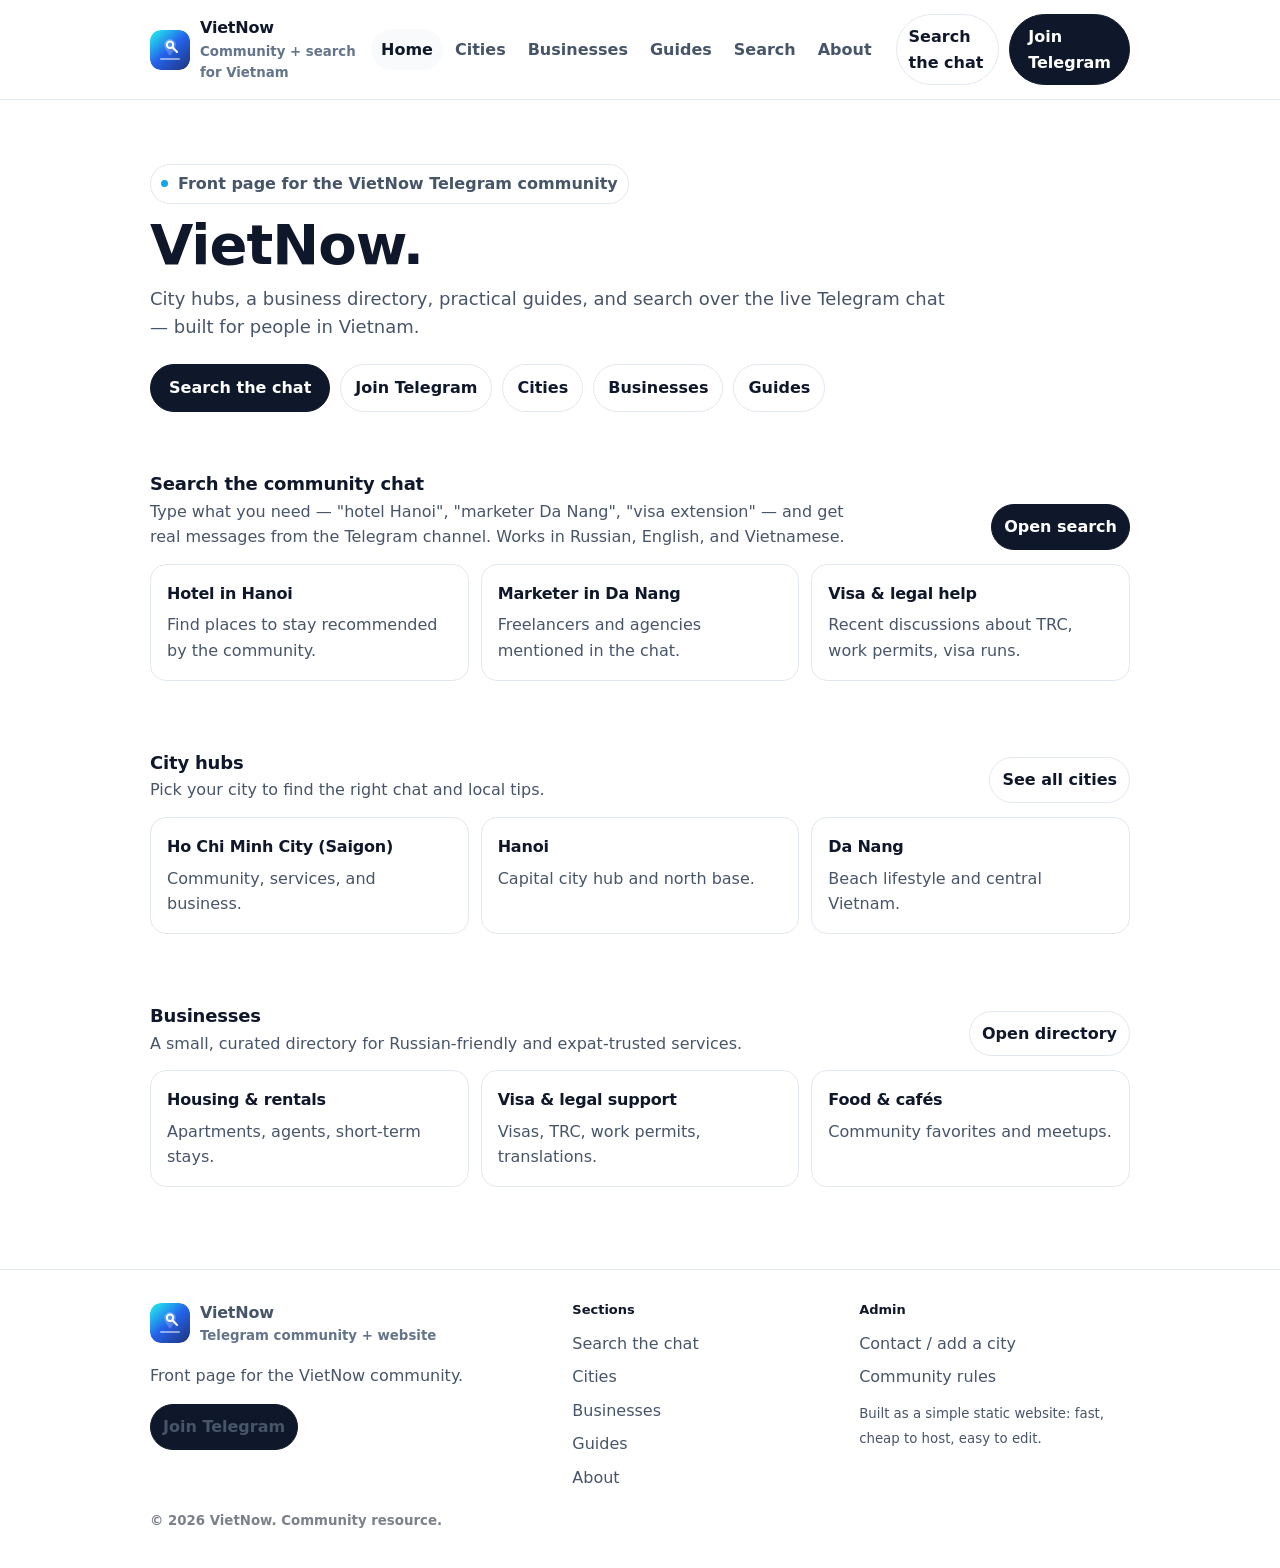
==== commit ef50eb7f: "feat(ui): VietNow branding, mark icon, filter modal, Join Telegram in search header Made-with: Curso" ====
--- a/index.html
+++ b/index.html
@@ -5,31 +5,31 @@
     <meta name="viewport" content="width=device-width, initial-scale=1" />
     <meta name="theme-color" content="#ffffff" />
 
-    <title>Russians in Vietnam — Community, Cities, Businesses</title>
+    <title>VietNow — Community, cities & search for Vietnam</title>
     <meta
       name="description"
-      content="A modern community platform for Russians in Vietnam: city hubs, trusted businesses, practical guides, and a Telegram chat to connect."
+      content="VietNow: city hubs, businesses, guides, and search over the Telegram community for life in Vietnam."
     />
 
-    <meta property="og:title" content="Russians in Vietnam" />
+    <meta property="og:title" content="VietNow" />
     <meta
       property="og:description"
-      content="City communities, businesses, and guides for Russians living, traveling, or working in Vietnam."
+      content="City communities, businesses, guides, and Telegram-backed search for Vietnam."
     />
     <meta property="og:type" content="website" />
 
     <link rel="stylesheet" href="./assets/styles.css" />
-    <link rel="icon" href="data:image/svg+xml,%3Csvg xmlns='http://www.w3.org/2000/svg' viewBox='0 0 64 64'%3E%3Crect width='64' height='64' rx='16' fill='%230f172a'/%3E%3Cpath d='M19 39c7-14 19-14 26 0' fill='none' stroke='%23ffffff' stroke-width='6' stroke-linecap='round'/%3E%3Ccircle cx='27' cy='26' r='4' fill='%23ffffff'/%3E%3Ccircle cx='39' cy='26' r='4' fill='%23ffffff'/%3E%3C/svg%3E" />
+    <link rel="icon" href="./assets/vietnow-mark.svg" type="image/svg+xml" />
   </head>
   <body>
     <header class="topbar">
       <div class="container">
         <div class="topbar-inner">
           <a class="brand" href="./">
-            <span class="brand-badge">VN</span>
+            <img class="brand-mark" src="./assets/vietnow-mark.svg" width="40" height="40" alt="" />
             <span>
-              Russians in Vietnam
-              <small>Community platform + Telegram</small>
+              VietNow
+              <small>Community + search for Vietnam</small>
             </span>
           </a>
 
@@ -70,10 +70,10 @@
     <main>
       <section class="hero">
         <div class="container">
-          <span class="kicker"><span class="dot"></span> Front page for the Telegram community</span>
-          <h1>Russians in Vietnam.</h1>
+          <span class="kicker"><span class="dot"></span> Front page for the VietNow Telegram community</span>
+          <h1>VietNow.</h1>
           <p class="lead">
-            Minimal website for a Telegram community: city hubs, a small business directory, and practical guides for Russians in Vietnam.
+            City hubs, a business directory, practical guides, and search over the live Telegram chat — built for people in Vietnam.
           </p>
 
           <div class="hero-actions">
@@ -174,13 +174,13 @@
         <div class="footer-grid">
           <div>
             <div class="brand" style="margin-bottom:10px;">
-              <span class="brand-badge">VN</span>
+              <img class="brand-mark" src="./assets/vietnow-mark.svg" width="40" height="40" alt="" />
               <span>
-                Russians in Vietnam
+                VietNow
                 <small>Telegram community + website</small>
               </span>
             </div>
-            <p>A minimal front page for a Telegram community.</p>
+            <p>Front page for the VietNow community.</p>
             <div style="margin-top:12px;">
               <a class="btn btn-primary btn-small" href="https://t.me/vietnam_now44" target="_blank" rel="noreferrer">Join Telegram</a>
             </div>
@@ -208,7 +208,7 @@
         </div>
 
         <div style="margin-top:16px; color: rgba(15,23,42,.55); font-weight:650;">
-          <small>© <span id="year"></span> Russians in Vietnam. Unofficial community resource.</small>
+          <small>© <span id="year"></span> VietNow. Community resource.</small>
         </div>
       </div>
     </footer>
--- a/assets/styles.css
+++ b/assets/styles.css
@@ -72,6 +72,14 @@
   font-weight: 650;
   letter-spacing: 0;
 }
+.brand-mark{
+  width: 40px;
+  height: 40px;
+  flex-shrink: 0;
+  border-radius: 11px;
+  display: block;
+  object-fit: cover;
+}
 
 .nav{
   display:flex;
@@ -433,7 +441,13 @@
   gap: 14px;
 }
 .mini-bar .brand{ font-weight: 800; letter-spacing: -0.3px; }
-.mini-bar-actions{ display: flex; gap: 8px; align-items: center; }
+.mini-bar-actions{
+  display: flex;
+  gap: 8px;
+  align-items: center;
+  flex-wrap: wrap;
+  justify-content: flex-end;
+}
 .link-btn{
   background: transparent;
   border: 0;
@@ -557,6 +571,182 @@
 .hero-search .go:hover{ background: var(--brand-blue-2); }
 .hero-search .go:active{ transform: translateY(1px); }
 
+.hero-filter-btn{
+  flex-shrink: 0;
+  width: 48px;
+  height: 48px;
+  border-radius: 999px;
+  border: 1px solid #bfdbfe;
+  background: linear-gradient(180deg, #f8fafc 0%, #eff6ff 100%);
+  cursor: pointer;
+  display: grid;
+  place-items: center;
+  transition: background .15s ease, border-color .15s ease, box-shadow .15s ease, transform .08s ease;
+  color: var(--brand-blue);
+}
+.hero-filter-btn:hover{
+  background: #dbeafe;
+  border-color: var(--brand-blue);
+  box-shadow: 0 0 0 3px var(--brand-ring);
+}
+.hero-filter-btn:active{ transform: scale(0.96); }
+.hero-filter-btn svg{ width: 22px; height: 22px; display: block; }
+
+.mini-bar-auth-group{ display: flex; gap: 8px; align-items: center; flex-wrap: wrap; }
+.brand-btn--outline{
+  background: #fff !important;
+  color: var(--brand-blue) !important;
+  border: 2px solid var(--brand-blue) !important;
+  text-decoration: none;
+  display: inline-flex;
+  align-items: center;
+  justify-content: center;
+  padding: 9px 16px;
+  border-radius: 999px;
+  font-weight: 720;
+  font-size: 14px;
+}
+.brand-btn--outline:hover{
+  background: #eff6ff !important;
+  box-shadow: 0 4px 14px -6px var(--brand-blue);
+}
+
+/* Filter sheet modal */
+.modal-backdrop.filter-sheet.open{
+  align-items: flex-end;
+  justify-content: center;
+  padding: 0;
+}
+@media (min-width: 560px){
+  .modal-backdrop.filter-sheet.open{
+    align-items: center;
+    padding: 16px;
+  }
+}
+.filter-sheet-panel{
+  width: 100%;
+  max-width: 440px;
+  max-height: min(88vh, 720px);
+  overflow-y: auto;
+  border-radius: 20px 20px 0 0;
+  margin-top: auto;
+  animation: sheetUp .22s ease both;
+}
+@media (min-width: 560px){
+  .filter-sheet-panel{
+    border-radius: 18px;
+    margin-top: 0;
+    animation: modalIn .22s ease both;
+  }
+}
+@keyframes sheetUp{
+  from{ transform: translateY(100%); opacity: .9; }
+  to{ transform: none; opacity: 1; }
+}
+.filter-section{ margin-bottom: 20px; }
+.filter-section:last-of-type{ margin-bottom: 0; }
+.filter-section h4{
+  margin: 0 0 10px;
+  font-size: 11px;
+  text-transform: uppercase;
+  letter-spacing: 0.08em;
+  color: var(--muted-2);
+  font-weight: 800;
+}
+.filter-select{
+  width: 100%;
+  padding: 12px 14px;
+  border-radius: 12px;
+  border: 1px solid var(--border);
+  font: inherit;
+  font-weight: 650;
+  color: var(--text);
+  background: #fff;
+  cursor: pointer;
+  appearance: none;
+  background-image: url("data:image/svg+xml,%3Csvg xmlns='http://www.w3.org/2000/svg' width='12' height='12' viewBox='0 0 12 12'%3E%3Cpath fill='%2364748b' d='M3 4.5L6 7.5 9 4.5'/%3E%3C/svg%3E");
+  background-repeat: no-repeat;
+  background-position: right 14px center;
+  padding-right: 36px;
+}
+.filter-select:focus{
+  outline: none;
+  border-color: var(--brand-blue);
+  box-shadow: 0 0 0 4px var(--brand-ring);
+}
+.filter-grid-check{
+  display: grid;
+  grid-template-columns: 1fr 1fr;
+  gap: 8px;
+}
+@media (min-width: 420px){
+  .filter-grid-check{ grid-template-columns: repeat(3, 1fr); }
+}
+.filter-check{
+  display: flex;
+  align-items: center;
+  gap: 8px;
+  padding: 10px 10px;
+  border: 1px solid var(--border);
+  border-radius: 12px;
+  cursor: pointer;
+  font-size: 13px;
+  font-weight: 650;
+  color: var(--text);
+  transition: border-color .12s ease, background .12s ease;
+  margin: 0;
+}
+.filter-check:has(input:checked){
+  border-color: var(--brand-blue);
+  background: #eff6ff;
+}
+.filter-check input{
+  width: 16px;
+  height: 16px;
+  accent-color: var(--brand-blue);
+  flex-shrink: 0;
+}
+.filter-sheet-actions{
+  display: flex;
+  gap: 10px;
+  margin-top: 22px;
+  padding-top: 16px;
+  border-top: 1px solid var(--border);
+  justify-content: space-between;
+  align-items: center;
+}
+.filter-sheet-actions .btn-submit{ margin-top: 0; flex: 1; max-width: 200px; margin-left: auto; }
+.results-toolbar-left{
+  display: flex;
+  flex-direction: column;
+  gap: 10px;
+  align-items: flex-start;
+}
+@media (min-width: 560px){
+  .results-toolbar-left{ flex-direction: row; align-items: center; gap: 14px; }
+}
+.filter-inline-btn{
+  display: inline-flex;
+  align-items: center;
+  gap: 8px;
+  padding: 8px 14px;
+  border-radius: 999px;
+  border: 1px solid var(--border);
+  background: #fff;
+  font: inherit;
+  font-weight: 720;
+  font-size: 13px;
+  color: var(--muted);
+  cursor: pointer;
+  transition: background .12s ease, border-color .12s ease, color .12s ease;
+}
+.filter-inline-btn:hover{
+  background: #eff6ff;
+  border-color: #bfdbfe;
+  color: var(--brand-blue);
+}
+.filter-inline-btn svg{ width: 18px; height: 18px; color: var(--brand-blue); }
+
 .hero-suggest{
   display: flex;
   gap: 8px;
